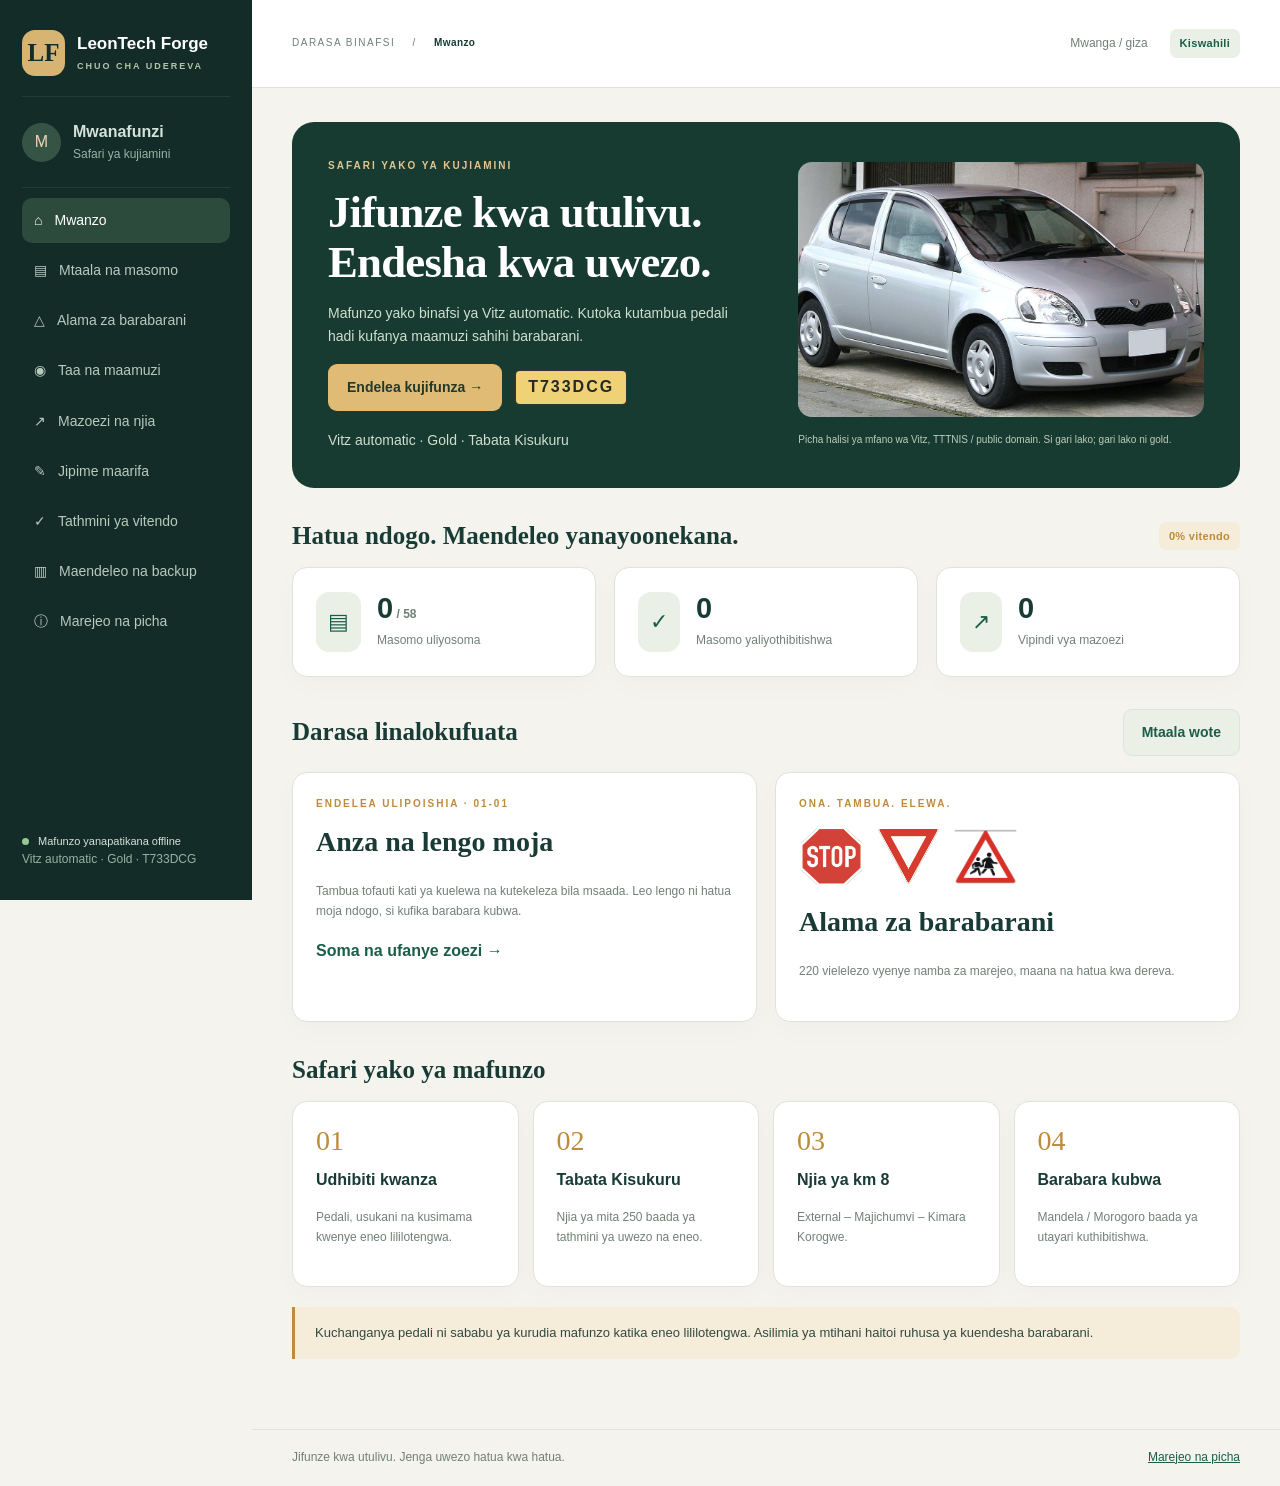
==== index.html @ 043a1f77 "LeonTech Forge driving academy v2 Offline Swahili driving course for a Vitz automatic: 58 lessons wi" ====
﻿<!doctype html>
<html lang="sw"><head><meta charset="utf-8"><meta name="viewport" content="width=device-width,initial-scale=1"><meta name="theme-color" content="#142c28"><title>LeonTech Forge • Chuo chako cha udereva</title><link rel="stylesheet" href="assets/style.css"><link rel="manifest" href="manifest.webmanifest"><link rel="icon" href="assets/icon-192.png"><link rel="apple-touch-icon" href="assets/icon-192.png"></head><body><a class="skip" href="#main">Ruka hadi mafunzo</a><aside id="sidebar"><a class="brand" href="#home"><span class="logo">LF</span><span>LeonTech Forge<small>CHUO CHA UDEREVA</small></span></a><div class="student"><span class="avatar">M</span><div><strong id="studentLabel">Mwanafunzi</strong><small>Safari ya kujiamini</small></div></div><nav aria-label="Sehemu za mfumo" id="nav"></nav><div class="side-bottom"><span class="online-dot"></span> Mafunzo yanapatikana offline<small>Vitz automatic · Gold · T733DCG</small></div></aside><div class="workspace"><header><button id="menu" class="icon-button" aria-label="Fungua menyu" aria-expanded="false">☰</button><div class="crumb">DARASA BINAFSI <span>/</span> <b id="breadcrumb">Mwanzo</b></div><div class="header-right"><button id="theme" class="subtle" aria-label="Badili mwonekano">Mwanga / giza</button><span class="badge">Kiswahili</span></div></header><main id="main" tabindex="-1"></main><footer>Jifunze kwa utulivu. Jenga uwezo hatua kwa hatua. <a href="#sources">Marejeo na picha</a></footer></div><div id="toast" role="status" aria-live="polite"></div><dialog id="dialog"><button id="closeDialog" class="dialog-close" aria-label="Funga">×</button><div id="dialogBody"></div></dialog><script src="assets/data.js"></script><script src="assets/diagrams.js"></script><script src="assets/photos.js"></script><script src="assets/questions.js"></script><script src="assets/app.js"></script><script>if('serviceWorker' in navigator&&location.protocol.startsWith('http'))navigator.serviceWorker.register('sw.js').catch(()=>{})</script></body></html>
---- assets/style.css ----
:root{--bg:#f4f3ee;--surface:#fff;--ink:#193b35;--text:#334940;--muted:#718077;--line:#dde4da;--green:#1a5d49;--soft:#eaf0e5;--gold:#bd8b39;--gold-soft:#f5ecd9;--red:#a5403c;--shadow:0 8px 28px #193b3506}*{box-sizing:border-box}body{margin:0;background:var(--bg);color:var(--text);font:16px/1.65 'Segoe UI',Arial,sans-serif}:root[data-theme="dark"]{--bg:#10221f;--surface:#18302a;--ink:#e9eee5;--text:#d4e0d7;--muted:#adc1b1;--line:#344b40;--green:#8dcba7;--soft:#233e31;--gold:#e5bb72;--gold-soft:#413b28;--red:#ffa6a0}a{color:var(--green)}button,input,textarea,select{font:inherit}button,a,input,select,textarea{touch-action:manipulation}button{cursor:pointer}button:disabled{cursor:default;opacity:.55}button:focus-visible,a:focus-visible,input:focus-visible,select:focus-visible,textarea:focus-visible{outline:3px solid var(--gold);outline-offset:4px}.skip{position:fixed;top:-90px;z-index:100;background:white;padding:12px}.skip:focus{top:0}aside{position:fixed;inset:0 auto 0 0;width:252px;background:#142c28;color:#d5e2d9;padding:30px 22px;display:flex;flex-direction:column;z-index:40;overflow:auto}.brand{display:flex;align-items:center;gap:12px;color:#fff;text-decoration:none;font-size:17px;font-weight:700;line-height:1.3}.brand small{display:block;font-size:9px;letter-spacing:2px;color:#b6c3a8;margin-top:6px}.logo{background:#d7b472;color:#142c28;border-radius:13px;display:grid;place-items:center;width:43px;height:46px;font-family:Georgia,serif;font-size:25px}.student{display:flex;gap:12px;align-items:center;padding:22px 0;margin:20px 0 10px;border-block:1px solid #ffffff12}.student small,.side-bottom small{display:block;color:#98b2a3;font-size:12px}.avatar{background:#365445;border-radius:50%;height:39px;width:39px;display:grid;place-items:center;color:#e8d5b1}nav{display:grid;gap:5px}nav a{color:#b7cbbd;text-decoration:none;padding:11px 12px;border-radius:10px;font-size:14px;display:flex;gap:12px;align-items:center}nav a.active,nav a:hover{background:#2c4b3d;color:#fff}nav .nav-icon{font-size:19px;width:23px;text-align:center}.side-bottom{margin-top:auto;padding-top:30px;font-size:11px}.online-dot{display:inline-block;width:7px;height:7px;background:#9bc599;border-radius:50%;margin-right:6px}.workspace{margin-left:252px}header{height:88px;border-bottom:1px solid var(--line);display:flex;align-items:center;justify-content:space-between;padding:0 40px;gap:15px;background:var(--surface)}.crumb{font-size:10px;letter-spacing:1.5px;color:var(--muted)}.crumb span{margin:0 13px}.crumb b{font-weight:600;color:var(--ink);letter-spacing:.4px}.header-right{display:flex;gap:16px;align-items:center}main{max-width:1400px;margin:auto;padding:34px 40px 50px;min-height:80vh}footer{padding:18px 40px;border-top:1px solid var(--line);font-size:12px;color:var(--muted);display:flex;justify-content:space-between;gap:15px}h1,h2,h3,p{margin-top:0}h1,h2,h3{color:var(--ink);line-height:1.2}h1{font:600 clamp(30px,3vw,44px)/1.13 Georgia,serif;letter-spacing:-.8px;margin-bottom:14px}h2{font:600 28px/1.25 Georgia,serif}h3{font-size:18px;line-height:1.4}p{margin-bottom:16px}.eyebrow{display:block;letter-spacing:2px;font-size:10px;font-weight:800;color:var(--gold);margin-bottom:12px}.muted,figcaption{color:var(--muted)}.small,figcaption{font-size:12px}.badge{font-size:11px;font-weight:700;letter-spacing:.3px;display:inline-flex;align-items:center;padding:5px 10px;border-radius:7px;background:var(--soft);color:var(--green)}.badge.gold{color:var(--gold);background:var(--gold-soft)}.subtle{border:0;background:none;color:var(--muted);font-size:12px}.hero{background:#173b30;color:#d0ded0;display:grid;grid-template-columns:1.1fr 1fr;gap:24px;padding:36px;border-radius:22px;overflow:hidden;position:relative}.hero h1{color:#fff;font-size:clamp(32px,3.5vw,51px)}.hero p{font-size:14px;max-width:430px}.hero .eyebrow{color:#e4c48c}.hero-photo{width:100%;height:255px;object-fit:cover;border-radius:14px}.hero figure{margin:0;align-self:center}.hero figcaption{color:#bdcdbd;font-size:10px;margin-top:7px}.btn{display:inline-flex;align-items:center;justify-content:center;gap:9px;padding:11px 18px;border:1px solid transparent;border-radius:9px;background:var(--green);color:var(--surface);text-decoration:none;font-size:14px;font-weight:700;min-height:44px}.hero .btn{background:#dfbb76;color:#23392b}.btn.secondary{background:var(--soft);color:var(--green);border-color:var(--line)}.btn.danger{background:var(--red);color:white}.row{display:flex;gap:12px;align-items:center;flex-wrap:wrap}.spread{justify-content:space-between}.section-title{display:flex;align-items:center;justify-content:space-between;margin:32px 0 16px;gap:12px}.section-title h2{margin:0;font-size:25px}.grid{display:grid;grid-template-columns:repeat(3,minmax(0,1fr));gap:18px}.grid.two{grid-template-columns:repeat(2,minmax(0,1fr))}.card{background:var(--surface);border:1px solid var(--line);border-radius:15px;padding:23px;box-shadow:var(--shadow);min-width:0}.card.link{text-decoration:none;transition:transform .15s,border-color .15s}.card.link:hover{transform:translateY(-3px);border-color:var(--gold)}.stat{display:flex;align-items:center;gap:16px}.stat strong{font-size:29px;color:var(--ink);display:block;line-height:1.2}.stat .icon{background:var(--soft);border-radius:13px;padding:12px;font-size:22px;color:var(--green)}.stat small{font-size:12px;color:var(--muted)}.progress{height:7px;background:var(--line);border-radius:9px;overflow:hidden;margin-top:14px}.progress span{height:100%;background:#b99b5f;display:block}.path{display:grid;grid-template-columns:repeat(4,minmax(0,1fr));gap:14px}.path .num{font:28px Georgia;color:var(--gold);display:block;margin-bottom:12px}.path h3{font-size:16px}.path p{font-size:12px}.notice{border-left:3px solid var(--gold);padding:15px 20px;background:var(--gold-soft);border-radius:0 10px 10px 0;font-size:13px;margin:20px 0}.module{margin-bottom:16px}.module summary{cursor:pointer;list-style:none;display:flex;gap:18px;align-items:center}.module summary h3{margin:3px 0}.module .module-num{font:30px Georgia;color:var(--gold);min-width:40px}.lesson-row{border-top:1px solid var(--line);padding:13px 0;display:flex;align-items:center;justify-content:space-between;gap:12px;text-decoration:none;color:var(--text);font-size:14px}.lesson-row:first-of-type{margin-top:20px}.lesson-row:hover{color:var(--green)}.lesson-layout{display:grid;grid-template-columns:minmax(0,1fr) 270px;gap:24px}.lesson-side{align-self:start;position:sticky;top:20px}.lesson-side ol{padding-left:18px;font-size:13px}.lesson-side li{margin:12px 0}.lesson-photo{margin:0 0 20px}.diagram{background:#f0f3e9;border-radius:15px;overflow:hidden}.diagram svg{width:100%;height:auto;display:block}.diagram-caption{padding:12px 16px;font-size:12px;color:#4b6656;background:#e9eee1}.steps{padding:0;counter-reset:step;list-style:none}.steps li{counter-increment:step;position:relative;padding:15px 12px 15px 53px;border-bottom:1px solid var(--line)}.steps li:before{content:counter(step);position:absolute;left:4px;top:15px;background:var(--soft);color:var(--green);border-radius:50%;width:31px;height:31px;display:grid;place-items:center;font-weight:700}.check{display:flex;gap:12px;align-items:flex-start;padding:10px 0;font-size:14px}.check input{width:20px;height:20px;accent-color:var(--green);flex-shrink:0;margin-top:4px}label.field{display:block;font-size:13px;font-weight:600;margin-bottom:16px}input:not([type=checkbox]):not([type=radio]),textarea,select{display:block;width:100%;border:1px solid var(--line);border-radius:9px;background:var(--bg);color:var(--text);padding:11px 13px;margin-top:6px;min-height:44px}textarea{min-height:110px;resize:vertical}input[type=range]{padding:0!important}button.filter{border:1px solid var(--line);background:var(--surface);color:var(--text);border-radius:30px;padding:8px 15px;font-size:12px}.filter.active{background:var(--green);color:var(--surface)}.filters{margin:18px 0}.sign-grid{display:grid;grid-template-columns:repeat(4,minmax(0,1fr));gap:16px}.sign-card{text-align:left;cursor:pointer;color:var(--text)}.sign-card img{width:100%;height:118px;object-fit:contain;background:#fff;border-radius:9px;padding:10px;margin-bottom:12px}.sign-card strong{display:block;font-size:14px;color:var(--ink);margin:7px 0}.sign-card small{font-size:11px;color:var(--muted)}.sign-detail-img{width:100%;height:240px;object-fit:contain;background:#fff;border-radius:12px;margin:18px 0}dialog{border:1px solid var(--line);border-radius:18px;padding:32px;max-width:650px;width:calc(100% - 30px);max-height:90vh;background:var(--surface);color:var(--text)}dialog::backdrop{background:#0b211ac9}.dialog-close{position:sticky;float:right;top:0;border:0;border-radius:50%;width:36px;height:36px;font-size:25px;background:var(--soft);color:var(--ink)}.lightbox{width:100px;background:#14221d;border-radius:22px;padding:16px;display:grid;gap:12px;box-shadow:0 7px 0 #0002;margin:12px auto}.bulb{width:68px;height:68px;background:#36413a;border-radius:50%;border:5px solid #09150f}.bulb.red.on{background:#e74c45;box-shadow:0 0 30px #e74c4555}.bulb.amber.on{background:#ffcf5c;box-shadow:0 0 30px #ffcf5c55}.bulb.green.on{background:#64ce8d;box-shadow:0 0 30px #64ce8d55}.signal-panel{text-align:center}.signal-panel h2{margin:20px 0 10px}.quiz-option{display:block;width:100%;text-align:left;border:1px solid var(--line);border-radius:10px;background:var(--surface);color:var(--text);padding:15px;margin:10px 0}.quiz-option.selected{border-color:var(--green);background:var(--soft)}.result{padding:16px;border-radius:10px;background:var(--soft);margin-top:15px}.result.wrong{background:var(--gold-soft)}.quiz-image{width:200px;height:160px;object-fit:contain;background:#fff;border-radius:12px;padding:10px}.empty{text-align:center;padding:45px 20px}.empty .big{font:52px Georgia;color:var(--gold)}.log{border-top:1px solid var(--line);padding:18px 0}.log p{white-space:pre-wrap;margin-bottom:5px}.plate{display:inline-block;background:#efd276;color:#252823;border:2px solid #2b372d;border-radius:6px;padding:3px 12px;letter-spacing:2px;font-weight:800}.atlas{display:grid;grid-template-columns:repeat(3,1fr);gap:14px}.atlas img{width:100%;border:1px solid var(--line)}.atlas a{font-size:12px}.file-label input{margin-top:8px}#toast{position:fixed;bottom:25px;left:50%;transform:translateX(-50%);background:#183f30;color:#fff;padding:12px 22px;border-radius:10px;z-index:200;display:none;box-shadow:0 10px 35px #0003}#toast.visible{display:block}.icon-button{display:none}.step-controls{display:flex;gap:8px;margin:12px 0}.step-controls button{flex:1;min-height:40px;border:1px solid var(--line);background:var(--surface);color:var(--text);border-radius:8px}.step-controls button.active{background:var(--green);color:var(--surface)}.source-photo{max-width:100%;border-radius:15px}#signQuery{max-width:450px}.gate-status{font-weight:700;color:var(--gold)}.atlas-caption{font-size:12px}.mobile-only{display:none}@media(max-width:1100px){aside{width:218px;padding:25px 16px}.workspace{margin-left:218px}main{padding:28px 26px}header{padding:0 26px}.hero{padding:26px;grid-template-columns:1fr 1fr}.path{grid-template-columns:repeat(2,1fr)}.sign-grid{grid-template-columns:repeat(3,1fr)}.lesson-layout{grid-template-columns:1fr}.lesson-side{position:static}}@media(max-width:760px){aside{transform:translateX(-100%);transition:transform .2s;width:260px;box-shadow:15px 0 40px #0003}aside.open{transform:translateX(0)}.workspace{margin:0}header{height:70px;padding:0 18px}.icon-button{display:block;border:0;background:none;color:var(--ink);font-size:23px}.crumb{display:none}.header-right{margin-left:auto;gap:8px}main{padding:24px 18px}.hero{grid-template-columns:1fr;padding:25px}.hero-photo{height:195px}.hero h1{font-size:37px}.grid,.grid.two{grid-template-columns:1fr}.sign-grid{grid-template-columns:repeat(2,minmax(0,1fr));gap:10px}.sign-card{padding:14px}.sign-card img{height:100px}.atlas{grid-template-columns:repeat(2,1fr)}footer{padding:20px;display:block}.section-title h2{font-size:24px}.path{gap:10px}.path .card{padding:17px}.row>*{max-width:100%}h1{font-size:32px}.lesson-row{align-items:flex-start}.lesson-row .badge{white-space:nowrap;font-size:9px}.module summary{gap:12px}.module{padding:18px}.card{padding:20px}}@media(prefers-reduced-motion:reduce){*{transition:none!important;animation:none!important;scroll-behavior:auto!important}}@media print{aside,header,footer,.btn,.filters,.step-controls,#toast,.no-print{display:none!important}.workspace{margin:0}main{padding:0}.card{box-shadow:none;break-inside:avoid}body{background:white;color:black}.grid{display:block}.card{margin-bottom:12px}.lesson-side{position:static}.hero{background:white;color:black}.hero h1{color:black}dialog{display:none}}

.row img{object-fit:contain} .student strong{overflow-wrap:anywhere} .card p{overflow-wrap:anywhere}
.real-photo{margin:0 0 16px;background:var(--surface);border:1px solid var(--line);border-radius:15px;overflow:hidden}
.real-photo img{width:100%;aspect-ratio:16/9;object-fit:cover;display:block;background:var(--soft)}
.real-photo figcaption{padding:12px 16px;font-size:13px;color:var(--text)}
.real-photo figcaption small{display:block;color:var(--muted);font-size:11px;margin-top:5px;overflow-wrap:anywhere}
.real-photo.compact{margin:-6px -6px 16px;border-radius:12px}
.real-photo.compact img{aspect-ratio:16/10}
.photo-grid{display:grid;grid-template-columns:repeat(auto-fill,minmax(96px,1fr));gap:10px;margin:12px 0}
.photo-grid button{padding:0;border:1px solid var(--line);border-radius:10px;overflow:hidden;background:var(--soft);aspect-ratio:1}
.photo-grid img{width:100%;height:100%;object-fit:cover;display:block}
.photo-grid p{grid-column:1/-1;margin:0}
.my-photos label.btn{cursor:pointer}
.photo-full{width:100%;max-height:60vh;object-fit:contain;border-radius:12px;background:#000;margin:14px 0}
.credits{padding-left:18px}
.credits li{margin:10px 0;font-size:13px}
@media print{.my-photos .row{display:none}}
.my-photos input[type=file]{display:none!important}
:root{--s-before:#2a78d6;--s-after:#eb6834}
:root[data-theme="dark"]{--s-before:#3987e5;--s-after:#d95926}
.chart-card{margin-bottom:16px}
.chart-stat{margin:12px 0 4px}
.chart-stat strong{font:600 26px Georgia,serif;color:var(--ink)}
.chart-wrap{position:relative}
.chart-wrap svg{width:100%;height:auto;display:block;touch-action:pan-y}
.cg{stroke:var(--line);stroke-width:1}
.cx{stroke:var(--muted);stroke-width:1;stroke-dasharray:3 3}
.ct{fill:var(--muted);font-size:12px;font-family:inherit}
.ct.lab{fill:var(--text);font-weight:600}
.cl{fill:none;stroke-width:2;stroke-linejoin:round;stroke-linecap:round}
.cl.before,.cd.before{stroke:var(--s-before)}
.cl.after,.cd.after{stroke:var(--s-after)}
.cd{stroke-width:2;fill:var(--surface)}
.cd.after{fill:var(--s-after)}
.hit{fill:transparent;cursor:crosshair}
.legend{display:flex;gap:14px;font-size:12px;color:var(--text)}
.legend span{display:inline-flex;align-items:center;gap:6px}
.sw{display:inline-block;width:14px;height:3px;border-radius:2px}
.sw.before{background:var(--s-before)}
.sw.after{background:var(--s-after)}
.chart-tip{position:absolute;top:0;background:var(--surface);border:1px solid var(--line);box-shadow:var(--shadow);border-radius:8px;padding:8px 10px;font-size:12px;pointer-events:none;max-width:220px;color:var(--text)}
.chart-table{width:100%;border-collapse:collapse;font-size:13px;margin-top:8px}
.chart-table th,.chart-table td{text-align:left;padding:6px 4px;border-bottom:1px solid var(--line)}
.reader-bar{margin-bottom:14px}
.reader-page{display:block;border:1px solid var(--line);border-radius:12px;overflow:hidden;background:#fff;margin-bottom:12px}
.reader-page img{width:100%;height:auto;display:block}
.quiz-thumb{width:70px;height:56px;object-fit:contain;background:#fff;border-radius:8px;display:block;margin:8px 0}
#modules[hidden]{display:none}
@media(max-width:760px){aside:not(.open){box-shadow:none}}
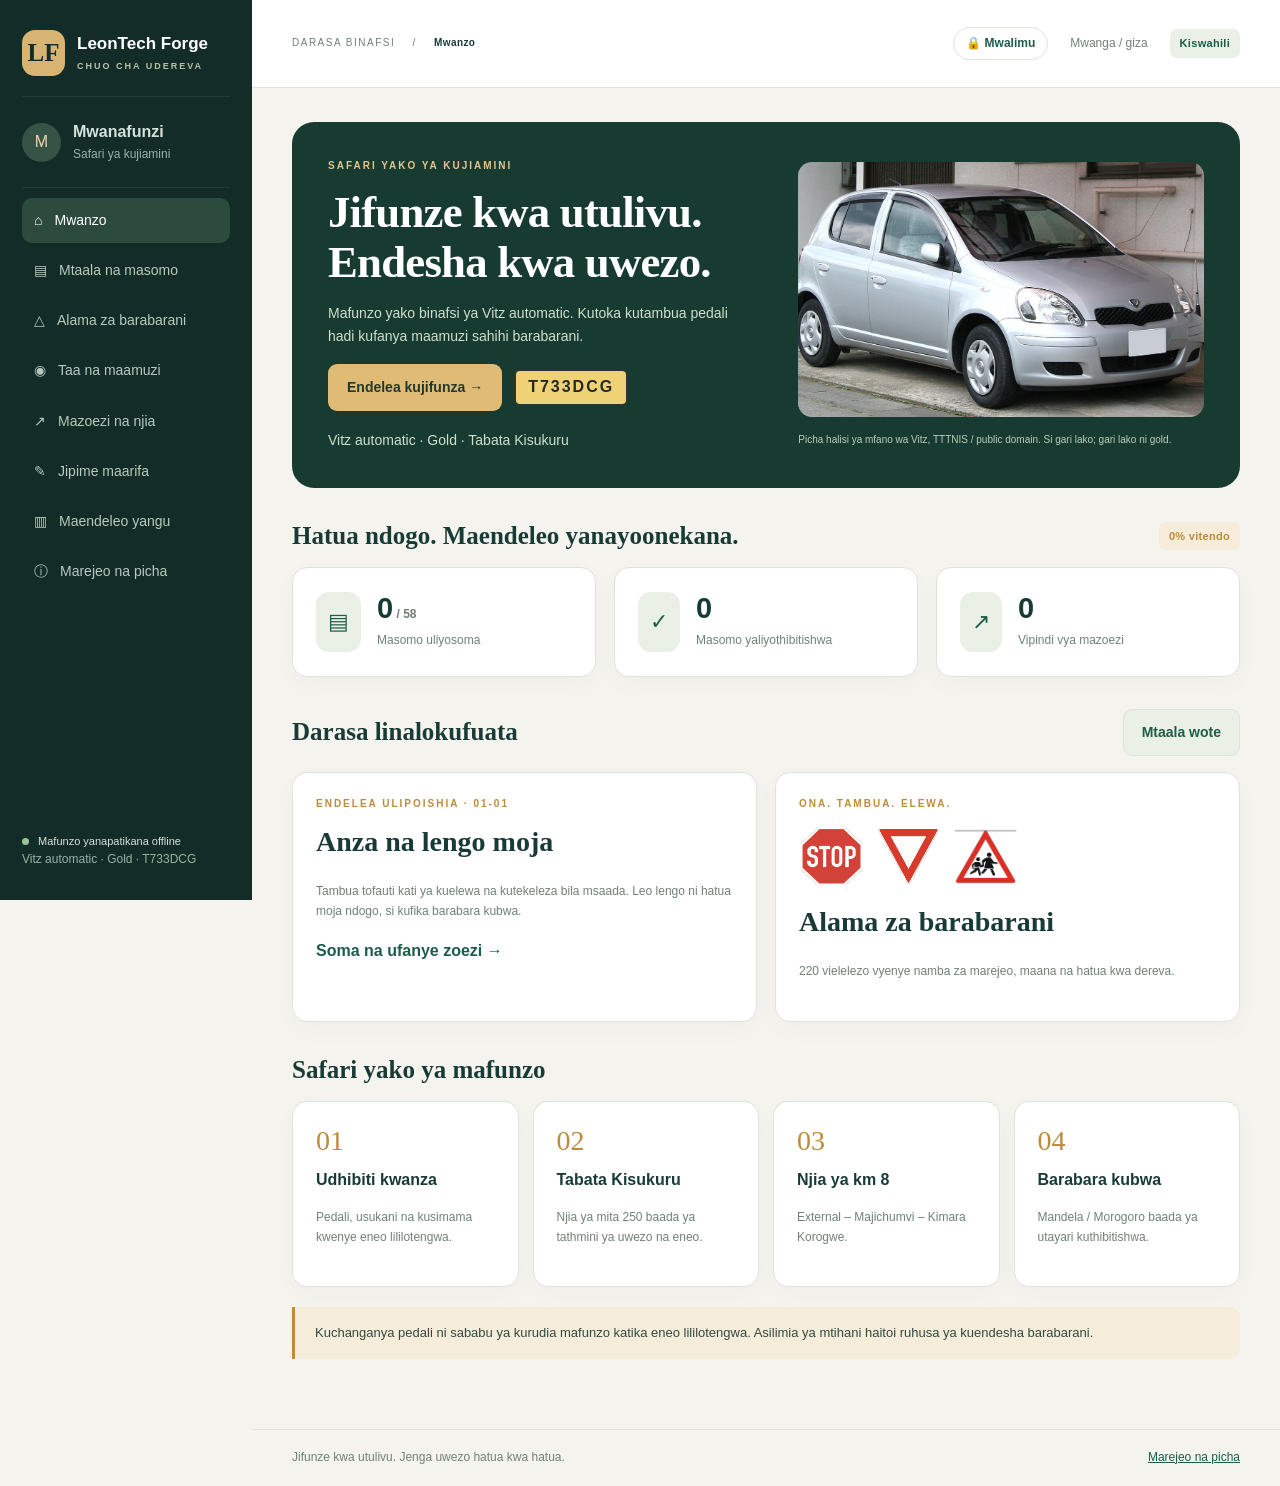
==== commit b44b6d41: "Add teacher/student roles, teacher report and student progress page - Student mode by default; teach" ====
--- a/index.html
+++ b/index.html
@@ -1,2 +1,2 @@
 ﻿<!doctype html>
-<html lang="sw"><head><meta charset="utf-8"><meta name="viewport" content="width=device-width,initial-scale=1"><meta name="theme-color" content="#142c28"><title>LeonTech Forge • Chuo chako cha udereva</title><link rel="stylesheet" href="assets/style.css"><link rel="manifest" href="manifest.webmanifest"><link rel="icon" href="assets/icon-192.png"><link rel="apple-touch-icon" href="assets/icon-192.png"></head><body><a class="skip" href="#main">Ruka hadi mafunzo</a><aside id="sidebar"><a class="brand" href="#home"><span class="logo">LF</span><span>LeonTech Forge<small>CHUO CHA UDEREVA</small></span></a><div class="student"><span class="avatar">M</span><div><strong id="studentLabel">Mwanafunzi</strong><small>Safari ya kujiamini</small></div></div><nav aria-label="Sehemu za mfumo" id="nav"></nav><div class="side-bottom"><span class="online-dot"></span> Mafunzo yanapatikana offline<small>Vitz automatic · Gold · T733DCG</small></div></aside><div class="workspace"><header><button id="menu" class="icon-button" aria-label="Fungua menyu" aria-expanded="false">☰</button><div class="crumb">DARASA BINAFSI <span>/</span> <b id="breadcrumb">Mwanzo</b></div><div class="header-right"><button id="theme" class="subtle" aria-label="Badili mwonekano">Mwanga / giza</button><span class="badge">Kiswahili</span></div></header><main id="main" tabindex="-1"></main><footer>Jifunze kwa utulivu. Jenga uwezo hatua kwa hatua. <a href="#sources">Marejeo na picha</a></footer></div><div id="toast" role="status" aria-live="polite"></div><dialog id="dialog"><button id="closeDialog" class="dialog-close" aria-label="Funga">×</button><div id="dialogBody"></div></dialog><script src="assets/data.js"></script><script src="assets/diagrams.js"></script><script src="assets/photos.js"></script><script src="assets/questions.js"></script><script src="assets/app.js"></script><script>if('serviceWorker' in navigator&&location.protocol.startsWith('http'))navigator.serviceWorker.register('sw.js').catch(()=>{})</script></body></html>
+<html lang="sw"><head><meta charset="utf-8"><meta name="viewport" content="width=device-width,initial-scale=1"><meta name="theme-color" content="#142c28"><title>LeonTech Forge • Chuo chako cha udereva</title><link rel="stylesheet" href="assets/style.css"><link rel="manifest" href="manifest.webmanifest"><link rel="icon" href="assets/icon-192.png"><link rel="apple-touch-icon" href="assets/icon-192.png"></head><body><a class="skip" href="#main">Ruka hadi mafunzo</a><aside id="sidebar"><a class="brand" href="#home"><span class="logo">LF</span><span>LeonTech Forge<small>CHUO CHA UDEREVA</small></span></a><div class="student"><span class="avatar">M</span><div><strong id="studentLabel">Mwanafunzi</strong><small>Safari ya kujiamini</small></div></div><nav aria-label="Sehemu za mfumo" id="nav"></nav><div class="side-bottom"><span class="online-dot"></span> Mafunzo yanapatikana offline<small>Vitz automatic · Gold · T733DCG</small></div></aside><div class="workspace"><header><button id="menu" class="icon-button" aria-label="Fungua menyu" aria-expanded="false">☰</button><div class="crumb">DARASA BINAFSI <span>/</span> <b id="breadcrumb">Mwanzo</b></div><div class="header-right"><button id="roleBtn" class="role-btn">🔒 Mwalimu</button><button id="theme" class="subtle" aria-label="Badili mwonekano">Mwanga / giza</button><span class="badge">Kiswahili</span></div></header><main id="main" tabindex="-1"></main><footer>Jifunze kwa utulivu. Jenga uwezo hatua kwa hatua. <a href="#sources">Marejeo na picha</a></footer></div><div id="toast" role="status" aria-live="polite"></div><dialog id="dialog"><button id="closeDialog" class="dialog-close" aria-label="Funga">×</button><div id="dialogBody"></div></dialog><script src="assets/data.js"></script><script src="assets/diagrams.js"></script><script src="assets/photos.js"></script><script src="assets/questions.js"></script><script src="assets/app.js"></script><script>if('serviceWorker' in navigator&&location.protocol.startsWith('http'))navigator.serviceWorker.register('sw.js').catch(()=>{})</script></body></html>
--- a/assets/style.css
+++ b/assets/style.css
@@ -48,3 +48,24 @@
 .quiz-thumb{width:70px;height:56px;object-fit:contain;background:#fff;border-radius:8px;display:block;margin:8px 0}
 #modules[hidden]{display:none}
 @media(max-width:760px){aside:not(.open){box-shadow:none}}
+.role-btn{border:1px solid var(--line);background:var(--surface);color:var(--green);border-radius:20px;padding:6px 12px;font-size:12px;font-weight:700;white-space:nowrap}
+.role-btn.teacher{background:var(--green);color:var(--surface);border-color:var(--green)}
+.grid.four{grid-template-columns:repeat(4,minmax(0,1fr))}
+.grid.four .stat strong small{font-size:14px;color:var(--muted);font-weight:400}
+.module-report{border-bottom:1px solid var(--line);padding:10px 0}
+.module-report:last-of-type{border-bottom:0}
+.module-report summary{cursor:pointer;display:grid;grid-template-columns:minmax(0,1.4fr) auto minmax(80px,1fr);gap:12px;align-items:center}
+.module-report summary .progress{margin:0}
+.mr-title{font-weight:600;color:var(--ink)}
+.module-report table{margin:10px 0 4px}
+.chart-table a{text-decoration:none}
+.attempt{border-top:1px solid var(--line);padding:10px 0}
+.attempt summary{cursor:pointer;display:flex;justify-content:space-between;gap:10px;align-items:center;font-size:14px}
+.qa{display:flex;gap:10px;align-items:flex-start;padding:8px 10px;border-radius:8px;margin:6px 0;font-size:13px;background:var(--soft)}
+.qa.bad{background:var(--gold-soft)}
+.qa img{width:44px;height:44px;object-fit:contain;background:#fff;border-radius:6px;flex-shrink:0}
+.issue{display:grid;grid-template-columns:minmax(0,1fr) 1fr 24px;gap:10px;align-items:center;font-size:13px;margin:8px 0}
+.issue .progress{margin:0}
+@media(max-width:1100px){.grid.four{grid-template-columns:repeat(2,minmax(0,1fr))}}
+@media(max-width:760px){.grid.four{grid-template-columns:repeat(2,minmax(0,1fr));gap:10px}.grid.four .stat{flex-direction:column;align-items:flex-start;gap:8px;padding:14px}.grid.four .stat strong{font-size:22px}.module-report summary{grid-template-columns:1fr}.header-right .badge{display:none}.chart-table{font-size:12px}}
+@media print{.no-print,.role-btn{display:none!important}.grid.four{display:grid!important;grid-template-columns:repeat(4,1fr)}.grid.two{display:grid!important;grid-template-columns:1fr 1fr;gap:12px}details>summary{list-style:none}.qa{break-inside:avoid}}
